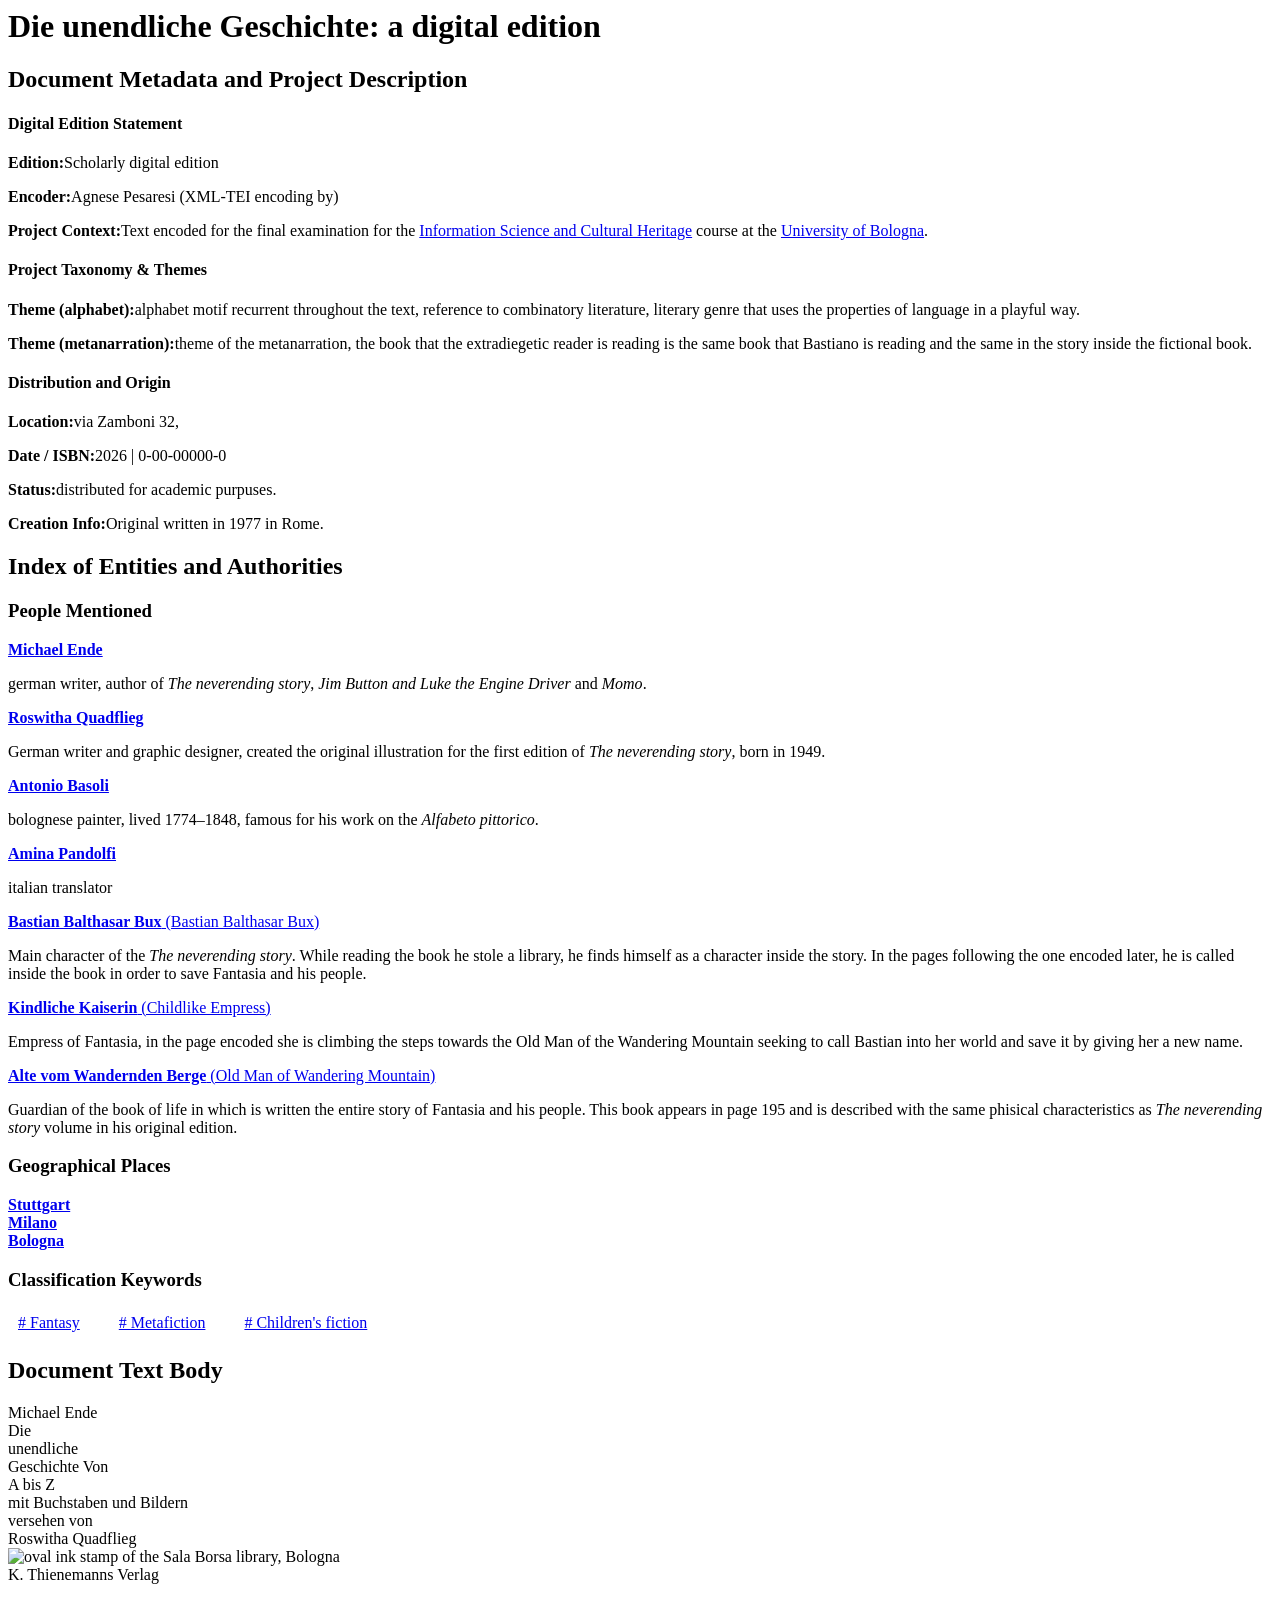
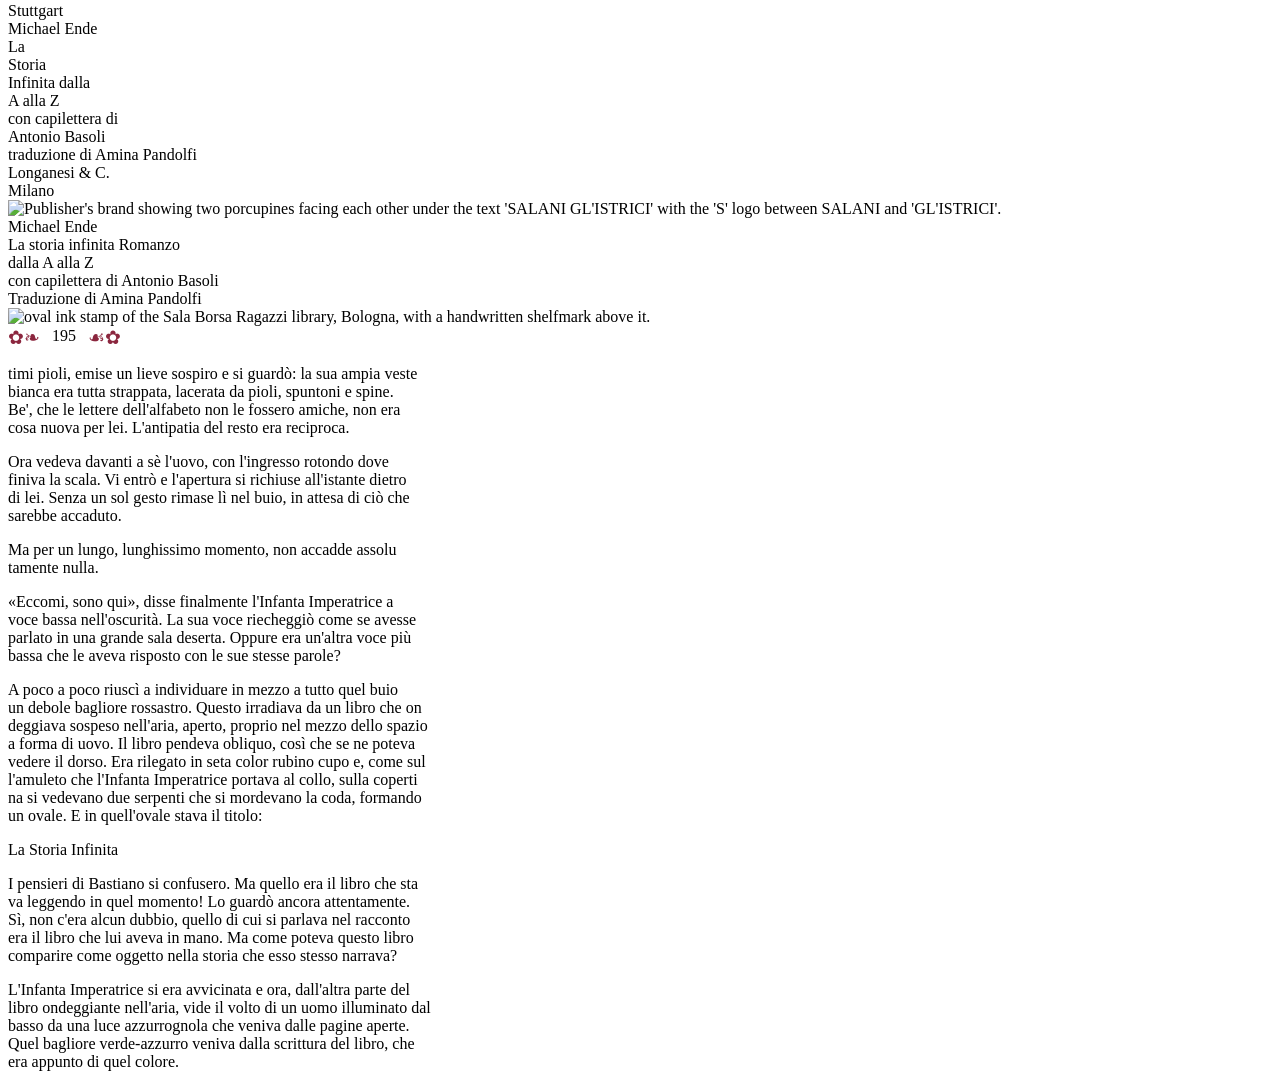
==== edition/index.html @ fbbd36c1 "Rename index.html.html to edition/index.html" ====
<html lang="en">
   <head>
      <meta charset="UTF-8"/>
      <meta name="viewport" content="width=device-width, initial-scale=1.0"/>
      <title>Die unendliche Geschichte: a digital edition</title>
      <link rel="stylesheet" href="styles.css"/>
   </head>
   <body>
      <div class="container">
         <header>
            <h1>Die unendliche Geschichte: a digital edition</h1>
         </header>
         <h2>Document Metadata and Project Description</h2>
         <div class="metadata-section">
            <div class="card">
               <h4>Digital Edition Statement</h4>
               <p>
                  <strong>Edition:</strong>Scholarly digital edition</p>
               <p>
                  <strong>Encoder:</strong>Agnese Pesaresi (XML-TEI encoding by)</p>
               <p>
                  <strong>Project Context:</strong>Text encoded for the final examination for the <a href="https://www.unibo.it/it/studiare/insegnamenti-competenze-trasversali-moocs/insegnamenti/insegnamento/2025/542134"
                     target="_blank"
                     class="project-link">Information Science and Cultural Heritage</a> course at the <a href="http://viaf.org/viaf/155886025"
                     target="_blank"
                     class="project-link">University of Bologna</a>.</p>
            </div>
            <div class="card">
               <h4>Project Taxonomy &amp; Themes</h4>
               <p>
                  <strong>Theme (alphabet):</strong>alphabet motif recurrent throughout the text, reference to combinatory literature, literary genre that uses the properties of language in a playful way.</p>
               <p>
                  <strong>Theme (metanarration):</strong>theme of the metanarration, the book that the extradiegetic reader is reading is the same book that Bastiano is reading and the same in the story inside the fictional book.</p>
            </div>
            <div class="card">
               <h4>Distribution and Origin</h4>
               <p>
                  <strong>Location:</strong>via Zamboni 32, </p>
               <p>
                  <strong>Date / ISBN:</strong>2026 | 0-00-00000-0</p>
               <p>
                  <strong>Status:</strong>distributed for academic purpuses.</p>
               <p>
                  <strong>Creation Info:</strong>Original written in 1977 in Rome.</p>
            </div>
         </div>
         <h2>Index of Entities and Authorities</h2>
         <h3>People Mentioned</h3>
         <div class="index-box">
            <a href="https://viaf.org/viaf/34456245"
               target="_blank"
               class="entity-link">
               <strong>Michael Ende</strong>
            </a>
            <p>german writer, author of <i class="">The neverending story</i>, <i class="">Jim Button and Luke the Engine Driver</i> and <i class="">Momo</i>.</p>
         </div>
         <div class="index-box">
            <a href="https://viaf.org/viaf/2480916"
               target="_blank"
               class="entity-link">
               <strong>Roswitha Quadflieg</strong>
            </a>
            <p>German writer and graphic designer, created the original illustration for the first edition of <i class="">The neverending story</i>, born in 1949.</p>
         </div>
         <div class="index-box">
            <a href="http://viaf.org/viaf/69202246"
               target="_blank"
               class="entity-link">
               <strong>Antonio Basoli</strong>
            </a>
            <p>bolognese painter, lived 1774–1848, famous for his work on the <i class="">Alfabeto pittorico</i>.</p>
         </div>
         <div class="index-box">
            <a href="http://viaf.org/viaf/311223034"
               target="_blank"
               class="entity-link">
               <strong>Amina Pandolfi</strong>
            </a>
            <p>italian translator</p>
         </div>
         <div class="index-box">
            <a href="www.wikidata.org/wiki/Q1077745"
               target="_blank"
               class="entity-link">
               <strong>Bastian Balthasar Bux</strong>
                                             (Bastian Balthasar Bux)
                                        </a>
            <p>Main character of the <i class="">The neverending story</i>. While reading the book he stole a library, he finds himself as a character inside the story. In the pages following the one encoded later, he is called inside the book in order to save Fantasia and his people.</p>
         </div>
         <div class="index-box">
            <a href="https://www.wikidata.org/wiki/Q8100750"
               target="_blank"
               class="entity-link">
               <strong>Kindliche Kaiserin</strong>
                                             (Childlike Empress)
                                        </a>
            <p>Empress of Fantasia, in the page encoded she is climbing the steps towards the Old Man of the Wandering Mountain seeking to call Bastian into her world and save it by giving her a new name.</p>
         </div>
         <div class="index-box">
            <a href="https://www.wikidata.org/wiki/Q58100675"
               target="_blank"
               class="entity-link">
               <strong>Alte vom Wandernden Berge</strong>
                                             (Old Man of Wandering Mountain)
                                        </a>
            <p>Guardian of the book of life in which is written the entire story of Fantasia and his people. This book appears in page 195 and is described with the same phisical characteristics as <i class="">The neverending story</i> volume in his original edition.</p>
         </div>
         <h3>Geographical Places</h3>
         <div class="index-box">
            <a href="http://www.geonames.org/2825297"
               target="_blank"
               class="entity-link">
               <strong>Stuttgart</strong>
            </a>
         </div>
         <div class="index-box">
            <a href="https://www.geonames.org/9033675"
               target="_blank"
               class="entity-link">
               <strong>Milano</strong>
            </a>
         </div>
         <div class="index-box">
            <a href="https://www.geonames.org/3181928"
               target="_blank"
               class="entity-link">
               <strong>Bologna</strong>
            </a>
         </div>
         <h3>Classification Keywords</h3>
         <div class="index-box">
            <span class="keyword-term-wrapper"
                  style="margin-right: 15px; display: inline-block; padding: 5px 10px;">
               <a href="https://www.wikidata.org/wiki/Q132311"
                  target="_blank"
                  class="keyword-link">
                                            # Fantasy</a>
            </span>
            <span class="keyword-term-wrapper"
                  style="margin-right: 15px; display: inline-block; padding: 5px 10px;">
               <a href="https://www.wikidata.org/wiki/Q531067"
                  target="_blank"
                  class="keyword-link">
                                            # Metafiction</a>
            </span>
            <span class="keyword-term-wrapper"
                  style="margin-right: 15px; display: inline-block; padding: 5px 10px;">
               <a href="https://www.wikidata.org/wiki/Q56451354"
                  target="_blank"
                  class="keyword-link">
                                            # Children's fiction</a>
            </span>
         </div>
         <h2>Document Text Body</h2>
         <div class="text-display">
            <div class="frontispiece-container"> 
                <div class="author-block red f-garamond center size-med">Michael Ende</div>
                <div class="title-block"> 
                    <span class="title-main green f-fraktur size-max center">Die <br/> unendliche <br/> Geschichte</span>
                    <span class="title-sub red f-garamond center size-min">
                        Von <br/> 
                        <span class="f-fraktur">A</span> bis <span class="f-fraktur">Z</span>
                    </span>
                </div>
                <div class="byline-block red f-garamond center size-min">
                        mit Buchstaben und Bildern <br/>
                        versehen von<br/>
                Roswitha Quadflieg
                </div>
                <div class="figure-wrapper center size-mid">
                  <img src="salaborsa_timbro.jpg"
                       alt="oval ink stamp of the Sala Borsa library, Bologna"
                       class="project-img"/>
               </div>
                <div class="imprint-block red f-garamond center size-med">
                    <div class="publisher-wrapper ">K. Thienemanns Verlag</div>
                    <br/>
                    Stuttgart
                </div>
            </div>
            <div class="frontispiece-container"> 
                <div class="author-block red f-bodoni center size-med">Michael Ende</div>
                <div class="title-block"> 
                    <span class="title-main green f-boeklin size-max center">La <br/> Storia <br/> Infinita</span>
                    <span class="title-sub red f-bodoni center size-min">
                        dalla <br/> 
                        <span class="size-med">A</span> alla <span class="size-med">Z</span>
                    </span>
                </div>
                <div class="byline-block red f-bodoni center size-min">
                    con capilettera di <br/>
                Antonio Basoli
                </div>
                <div class="byline-block red f-bodoni center size-min">
                    traduzione di 
                Amina Pandolfi
                </div>
                <div class="imprint-block red f-bodoni center size-min">
                    <div class="publisher-wrapper ">Longanesi &amp; C.</div>Milano
                </div>
            </div>
            <div class="frontispiece-container">
                <div class="imprint-block ">
                  <div class="publisher-wrapper black center size-min f-garamond">
                     <div class="figure-wrapper ">
                        <img src="salani_istrici_logo.jpg"
                             alt="Publisher's brand showing two porcupines facing each other under the text 'SALANI GL'ISTRICI' with the 'S' logo between SALANI and 'GL'ISTRICI'."
                             class="project-img"/>
                     </div>
                  </div>
               </div>
                <div class="author-block black f-garamond center size-med">Michael Ende</div>
                <div class="title-block"> 
                    <span class="title-main black f-garamond size-max center">La storia infinita</span>
                    <span class="title-sub black f-garamond center size-min">
                        Romanzo <br/> dalla A alla Z
                    </span>
                </div>
                <div class="byline-block black f-garamond center size-min">
                    con capilettera di Antonio Basoli
                </div>
                <div class="byline-block black f-garamond center size-min">
                    Traduzione di Amina Pandolfi
                </div>
                <div class="figure-wrapper center size-min">
                  <img src="salaborsa_timbro_ragazzi.jpg"
                       alt="oval ink stamp of the Sala Borsa Ragazzi library, Bologna, with a handwritten shelfmark above it."
                       class="project-img"/>
               </div>
            </div>
                
                <div class="page-number-ornament center size-min red">
               <span class="floral-icon left-side"
                     style="color: #8b263e; margin-right: 8px; font-size: 1.2rem; vertical-align: middle;">✿❧</span>
               <span class="green f-garamond">195</span>
               <span class="floral-icon right-side"
                     style="color: #8b263e; margin-left: 8px; font-size: 1.2rem; vertical-align: middle;">☙✿</span>
            </div>
            <p class="paragraph-block green justify size-min f-garamond">
                timi pioli, emise un lieve sospiro e si guardò: la sua ampia veste <br/> 
                bianca era tutta strappata, lacerata da pioli, spuntoni e spine. <br/>
                Be', che le <span class="">lettere dell'alfabeto</span> non le fossero amiche, non era <br/>
                cosa nuova per lei. L'antipatia del resto era reciproca. 
            </p>
            <p class="paragraph-block green justify size-min f-garamond">
                Ora vedeva davanti a sè l'uovo, con l'ingresso rotondo dove <br/>
                finiva la scala. Vi entrò e l'apertura si richiuse all'istante dietro <br/>
                di lei. Senza un sol gesto rimase lì nel buio, in attesa di ciò che <br/> 
                sarebbe accaduto.
            </p>
            <p class="paragraph-block green justify size-min f-garamond">
                Ma per un lungo, lunghissimo momento, non accadde assolu<br/>
                tamente nulla. 
            </p>
            <p class="paragraph-block green size-min justify f-garamond">
                «Eccomi, sono qui», disse finalmente l'Infanta Imperatrice a <br/> 
                voce bassa nell'oscurità. La sua voce riecheggiò come se avesse <br/>
                parlato in una grande sala deserta. Oppure era un'altra voce più <br/>
                bassa che le aveva risposto con le sue stesse parole? 
            </p>
            <p class="paragraph-block green justify size-min f-garamond">
                A poco a poco riuscì a individuare in mezzo a tutto quel buio <br/>
                un debole bagliore rossastro. Questo irradiava da un libro che on<br/>
                deggiava sospeso nell'aria, aperto, proprio nel mezzo dello spazio <br/>
                a forma di uovo. Il libro pendeva obliquo, così che se ne poteva <br/> 
                vedere il dorso. Era rilegato in seta color rubino cupo e, come sul<br/>
                l'amuleto che l'Infanta Imperatrice portava al collo, sulla coperti<br/> 
                na si vedevano due serpenti che si mordevano la coda, formando <br/>
                un ovale. E in quell'ovale stava il titolo:
            </p>
            <p class="paragraph-block center">
                <div class="body-inline-title green f-boeklin size-med">La Storia Infinita</div>
            </p>
            <p class="paragraph-block red justify f-garamond size-min">
                <span class="">I pensieri di Bastiano si confusero. Ma quello era il libro che sta<br/>
                va leggendo in quel momento! Lo guardò ancora attentamente. <br/>
                Sì, non c'era alcun dubbio, quello di cui si parlava nel racconto <br/>
                era il libro che lui aveva in mano. Ma come poteva questo libro <br/> 
                comparire come oggetto nella storia che esso stesso narrava?</span>
            </p>
            <p class="paragraph-block green justify f-garamond size-min">
                L'Infanta Imperatrice si era avvicinata e ora, dall'altra parte del <br/>
                libro ondeggiante nell'aria, vide il volto di un uomo illuminato dal <br/>
                basso da una luce azzurrognola che veniva dalle pagine aperte. <br/>
                Quel bagliore verde-azzurro veniva dalla scrittura del libro, che <br/>
                era appunto di quel colore. 
            </p>
            </div>
      </div>
   </body>
</html>
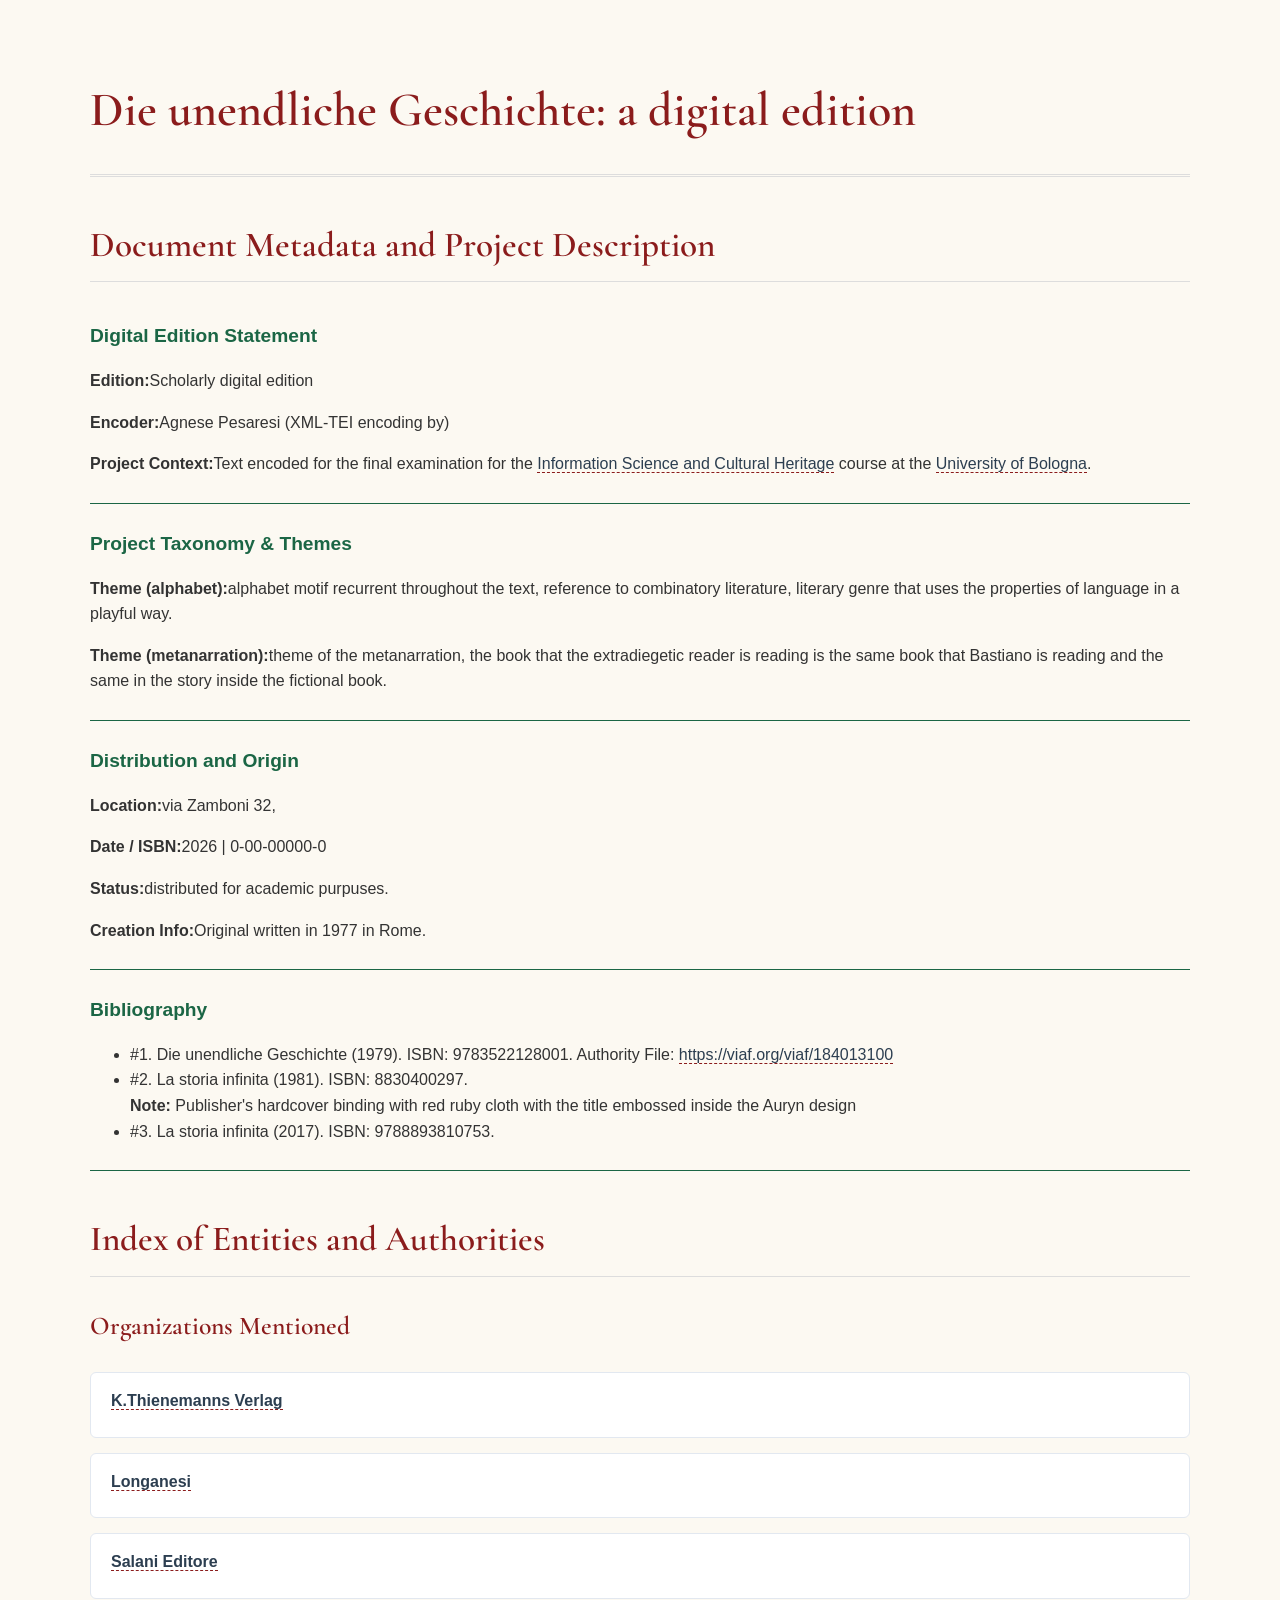
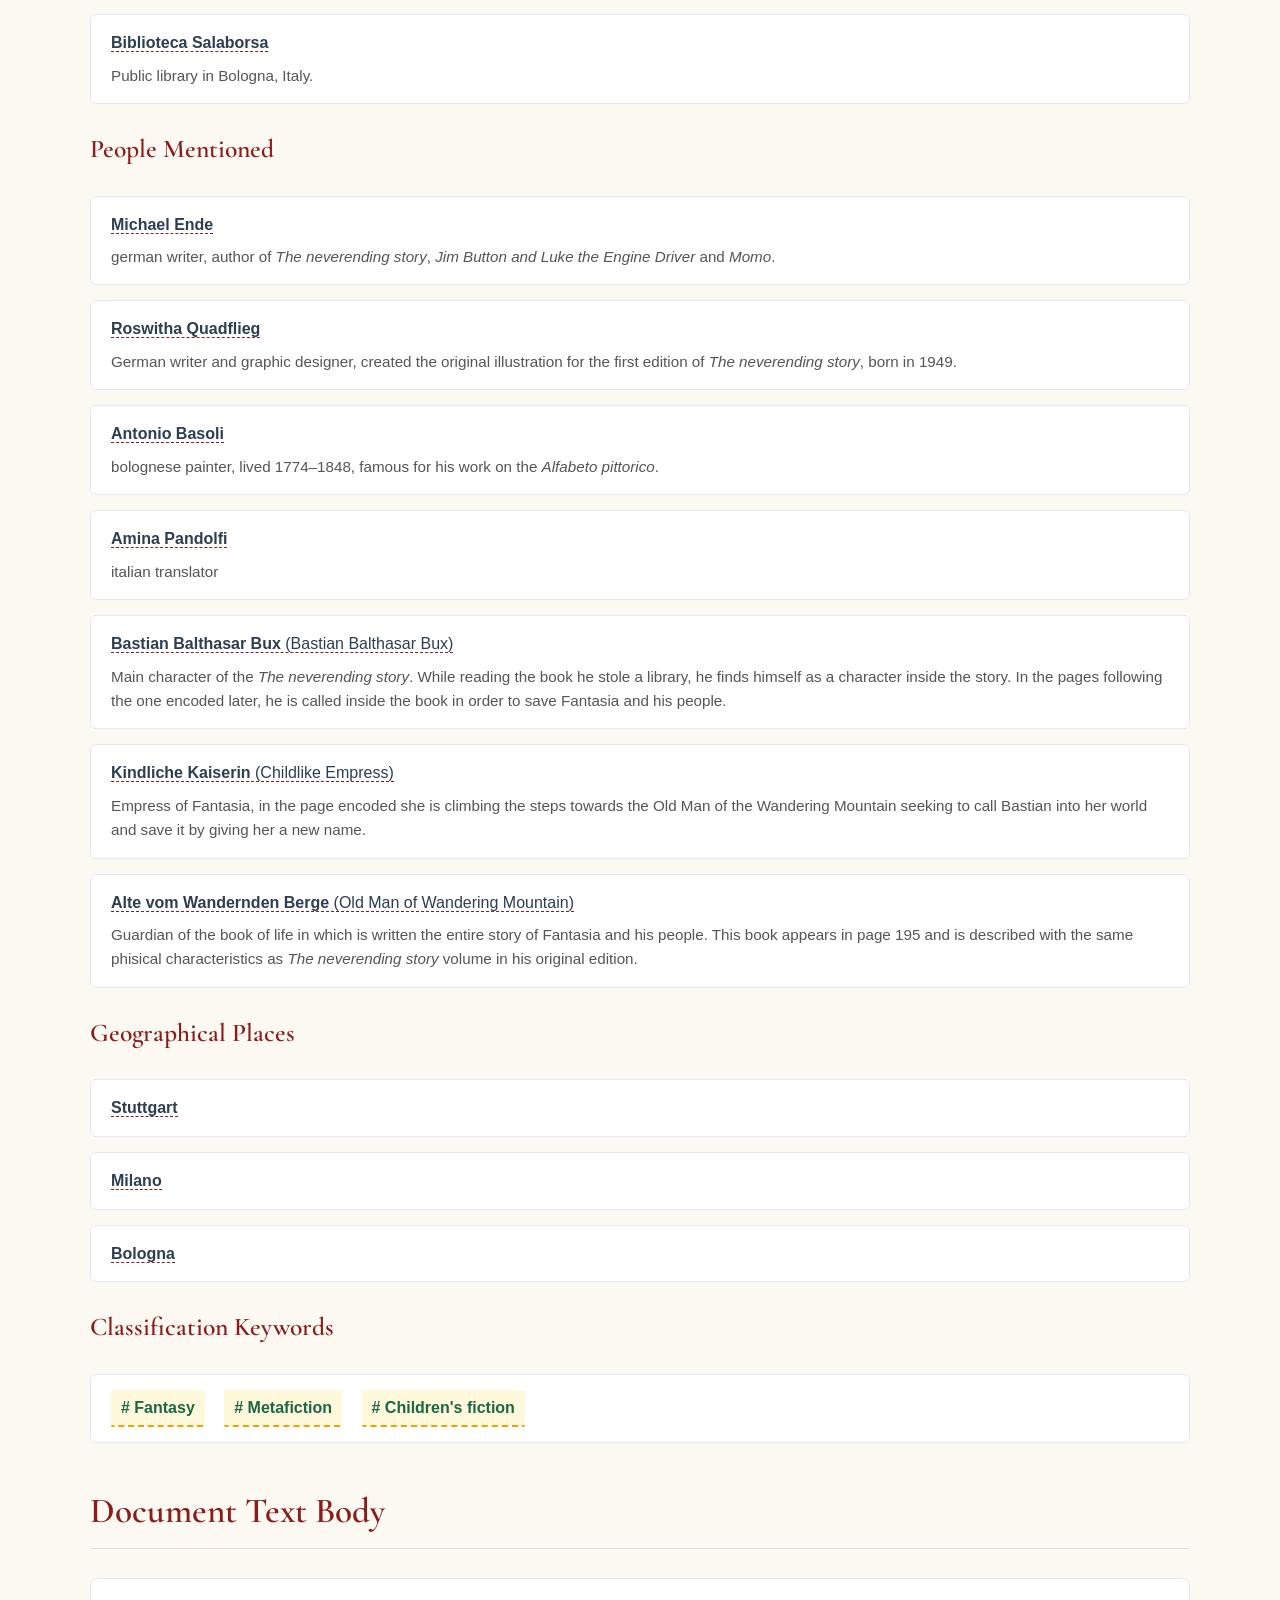
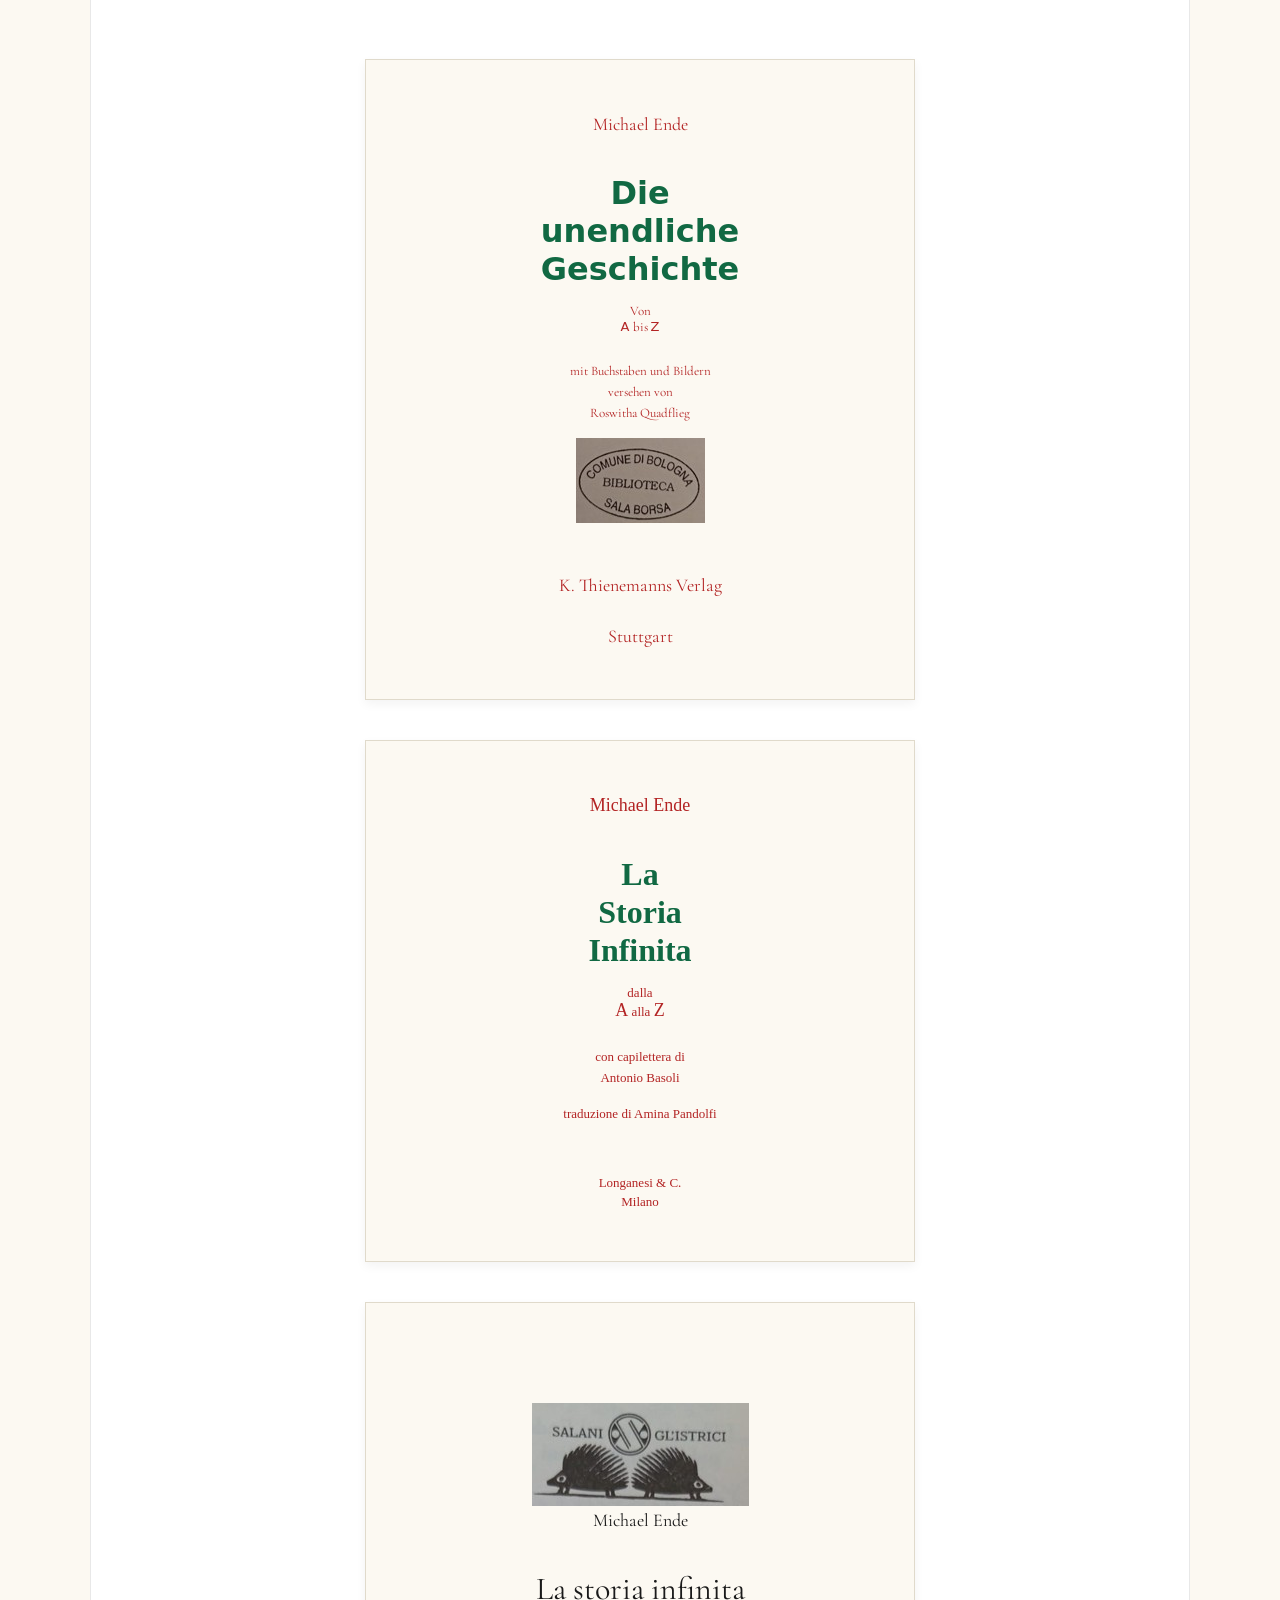
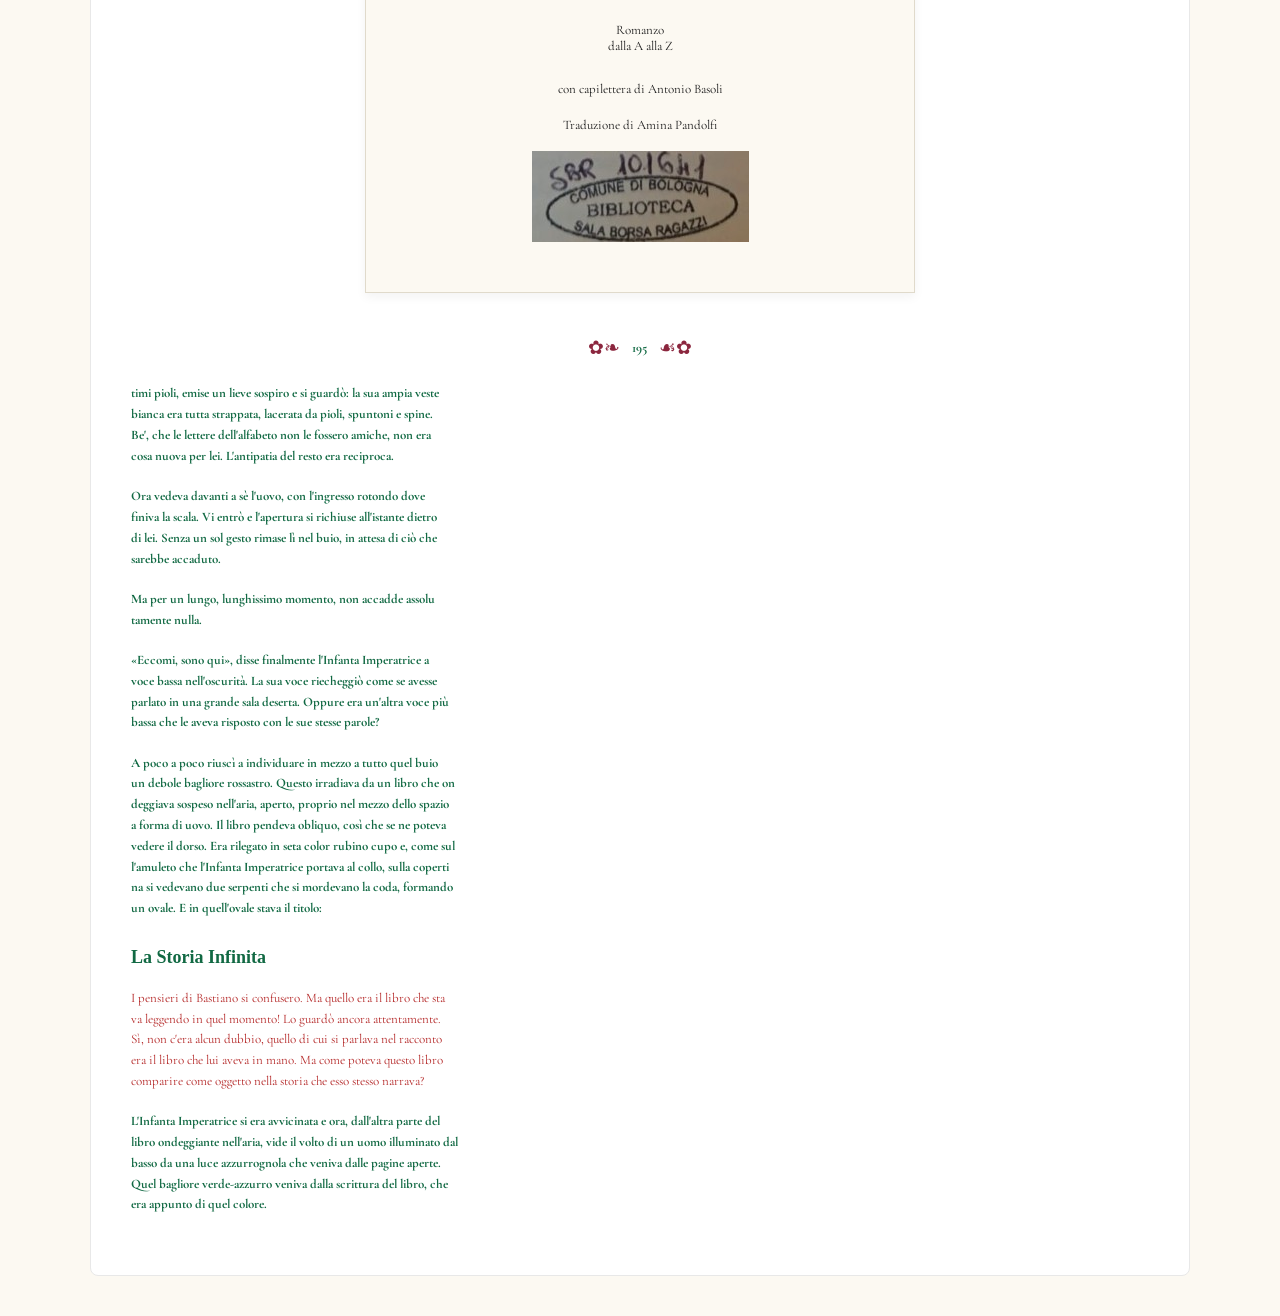
==== commit 3c482624: "Update index.html" ====
--- a/edition/index.html
+++ b/edition/index.html
@@ -43,8 +43,70 @@
                <p>
                   <strong>Creation Info:</strong>Original written in 1977 in Rome.</p>
             </div>
+            <div class="card">
+               <h4>Bibliography</h4>
+               <ul class="bibl-list">
+                  <li>
+                     <span class="bibl-number">#1.
+                                        </span>
+                     <span class="bibl-title">Die unendliche Geschichte</span>
+                     <span class="bibl-details"> (1979). ISBN: 9783522128001.</span>
+                     <span class="bibl-link"> Authority File: <a href="https://viaf.org/viaf/184013100"
+                           target="_blank"
+                           class="entity-link">https://viaf.org/viaf/184013100</a>
+                     </span>
+                  </li>
+                  <li>
+                     <span class="bibl-number">#2.
+                                        </span>
+                     <span class="bibl-title">La storia infinita</span>
+                     <span class="bibl-details"> (1981). ISBN: 8830400297.</span>
+                     <div class="bibl-note">
+                        <strong>Note: </strong>Publisher's hardcover binding with red ruby cloth with the title embossed inside the Auryn design</div>
+                  </li>
+                  <li>
+                     <span class="bibl-number">#3.
+                                        </span>
+                     <span class="bibl-title">La storia infinita</span>
+                     <span class="bibl-details"> (2017). ISBN: 9788893810753.</span>
+                  </li>
+               </ul>
+            </div>
          </div>
          <h2>Index of Entities and Authorities</h2>
+         <h3>Organizations Mentioned</h3>
+         <div class="index-box">
+            <a href="https://viaf.org/viaf/313263027"
+               target="_blank"
+               class="entity-link">
+               <strong>K.Thienemanns Verlag</strong>
+            </a>
+            <p/>
+         </div>
+         <div class="index-box">
+            <a href="https://www.wikidata.org/wiki/Q3259067"
+               target="_blank"
+               class="entity-link">
+               <strong>Longanesi</strong>
+            </a>
+            <p/>
+         </div>
+         <div class="index-box">
+            <a href="http://viaf.org/viaf/294672768"
+               target="_blank"
+               class="entity-link">
+               <strong>Salani Editore</strong>
+            </a>
+            <p/>
+         </div>
+         <div class="index-box">
+            <a href="http://viaf.org/viaf/139355594"
+               target="_blank"
+               class="entity-link">
+               <strong>Biblioteca Salaborsa</strong>
+            </a>
+            <p>Public library in Bologna, Italy.</p>
+         </div>
          <h3>People Mentioned</h3>
          <div class="index-box">
             <a href="https://viaf.org/viaf/34456245"
--- a/edition/styles.css
+++ b/edition/styles.css
@@ -0,0 +1,279 @@
+/* ==========================================================================
+   1. Import Google Fonts
+   ========================================================================== */
+@import url('https://fonts.googleapis.com/css2?family=Amarante&family=Bodoni+Moda:ital,opsz,wght@0,6..96,400..900;1,6..96,400..900&family=Cormorant+Garamond:ital,wght@0,300..700;1,300..700&family=Pirata+One&display=swap');
+
+/* ==========================================================================
+   2. Global Structural Rules
+   ========================================================================== */
+body {
+    font-family: Arial, sans-serif;
+    line-height: 1.6;
+    color: #333;
+    background-color: #fcf9f2;
+    margin: 0;
+    padding: 0;
+}
+
+.container {
+    max-width: 1100px;
+    margin: 0 auto;
+    padding: 40px 20px;
+}
+
+header {
+    border-bottom: 3px double #ddd;
+    padding-bottom: 20px;
+    margin-bottom: 40px;
+}
+
+/* Section titles styled red with Cormorant Garamond font */
+h1, h2, h3 {
+    color: #8b1c1c; 
+    font-family: 'Cormorant Garamond', serif;
+    font-weight: 600;
+}
+h1 { font-size: 3em; margin-bottom: 5px; }
+h2 { border-bottom: 1px solid #ddd; padding-bottom: 8px; margin-top: 40px; font-size: 2.2em; }
+h3 { margin-top: 25px; font-size: 1.6em; }
+
+.metadata-section, .editions-grid {
+    display: block;
+    margin-bottom: 30px;
+}
+
+/* ==========================================================================
+   3. Metadata and Authority Index Styling
+   ========================================================================== */
+.card {
+    background: transparent;
+    padding: 10px 0;
+    margin-bottom: 15px;
+    border-radius: 0;
+    border: none;
+    border-bottom: 1px solid #1b6645;
+}
+
+.card h4 { 
+    margin: 0 0 5px 0; 
+    color: #1b6645; 
+    font-size: 1.2em;
+}
+
+title, em {
+    font-style: italic;
+}
+
+.entity-link, .project-link {
+    color: #2c3e50;
+    text-decoration: none;
+    border-bottom: 1px dashed #8b1c1c;
+}
+.entity-link:hover, .project-link:hover {
+    color: #8b1c1c;
+    background-color: #fff;
+}
+
+.keyword-link {
+    color: #1b6645;
+    text-decoration: none;
+    font-weight: bold;
+}
+.keyword-link:hover {
+    color: #8b1c1c;
+    text-decoration: underline;
+}
+
+.index-box {
+    background: #fff;
+    border: 1px solid #e2e8f0;
+    border-radius: 6px;
+    padding: 15px 20px;
+    margin-bottom: 15px;
+}
+
+.index-box p {
+    margin: 8px 0 0 0;
+    font-size: 0.95em;
+    color: #555;
+}
+
+.keyword-term-wrapper {
+    background-color: #fff9db;
+    border-bottom: 2px dashed #f59f00;
+    border-radius: 2px;
+}
+
+/* ==========================================================================
+   4. Document Body Layout & Frontispiece Logic
+   ========================================================================== */
+.text-display {
+    background: #fff;
+    padding: 40px;
+    border: 1px solid #e8e8e8;
+    border-radius: 8px;
+}
+
+.paragraph-block { 
+    margin-bottom: 1.5em; 
+    text-align: justify; 
+}
+
+.milestone-pb {
+    display: block;
+    text-align: center;
+    color: #7f8c8d;
+    margin: 25px 0;
+    border-top: 1px dashed #ccc;
+    border-bottom: 1px dashed #ccc;
+    padding: 5px 0;
+}
+
+/* Clean flowing containers without rigid A4 height clamps */
+.frontispiece-container {
+    background-color: #fcf9f2 !important;
+    border: 1px solid #e0dacb;
+    box-shadow: 0 4px 10px rgba(0, 0, 0, 0.05);
+    max-width: 550px;
+    margin: 40px auto;
+    padding: 50px 40px;
+    text-align: center;
+    box-sizing: border-box;
+}
+
+.book-page-container {
+    text-align: justify;
+}
+
+/* ==========================================================================
+   5. TEI @rendition Functional Utility Rules
+   ========================================================================== */
+
+/* Ultimate Color Overrides for Subtitles and Main Titles */
+.red, 
+.title-sub.red,
+.title-main.red,
+.frontispiece-container .title-sub.red,
+.frontispiece-container .title-main.red,
+.frontispiece-container .red, 
+.frontispiece-container * .red { 
+    color: #b32424 !important; 
+}
+
+.green, 
+.title-sub.green,
+.title-main.green,
+.frontispiece-container .title-sub.green,
+.frontispiece-container .title-main.green,
+.frontispiece-container .green, 
+.frontispiece-container * .green { 
+    color: #116943 !important; 
+}
+
+.black, 
+.title-sub.black,
+.title-main.black,
+.frontispiece-container .title-sub.black,
+.frontispiece-container .title-main.black,
+.frontispiece-container .black, 
+.frontispiece-container * .black { 
+    color: #1a1a1a !important; 
+}
+
+/* Font mappings linked explicitly to your declaration */
+.f-fraktur {
+    font-family: "Pirata One", system-ui, serif !important;
+    font-weight: 400;
+    font-style: normal;
+}
+.f-boeklin {
+    font-family: "Amarante", serif !important;
+    font-weight: 400;
+    font-style: normal;
+}
+.f-bodoni {
+    font-family: "Bodoni Moda", serif !important;
+    font-style: normal;
+}
+.f-garamond {
+    font-family: "Cormorant Garamond", serif !important;
+    font-style: normal;
+}
+
+/* Font Size & Alignment helper classes matching your XML IDs */
+.size-max { font-size: xx-large !important; }
+.size-med { font-size: large !important; }
+.size-min { font-size: small !important; }
+.center   { text-align: center !important; }
+
+/* ==========================================================================
+   6. Component Specific Frontispiece Blocks
+   ========================================================================== */
+.frontispiece-container .author-block {
+    margin-bottom: 35px;
+    font-size: 1.6em;
+}
+
+.frontispiece-container .title-block {
+    margin: 25px 0;
+    line-height: 1.2;
+}
+
+.frontispiece-container .title-main {
+    display: block;
+    font-size: 2.8em;
+    margin-bottom: 10px;
+}
+
+.frontispiece-container .title-sub {
+    display: block;
+    font-size: 1.2em;
+    margin: 15px 0;
+}
+
+.frontispiece-container .resp-block {
+    margin: 20px 0;
+    font-size: 1.1em;
+    line-height: 1.8;
+}
+
+.frontispiece-container .imprint-block {
+    margin-top: 50px;
+    font-size: 1.2em;
+    line-height: 1.4;
+}
+
+/* Library Stamp markings styling */
+.stamp-oval {
+    border: 2px solid #3a536b;
+    border-radius: 50% / 40%;
+    padding: 8px 15px;
+    display: inline-block;
+    font-size: 0.75em;
+    text-transform: uppercase;
+    color: #3a536b;
+    font-family: Arial, sans-serif;
+    margin: 20px auto;
+}
+.frontispiece-container .byline-block {
+    margin: 15px 0;
+    font-size: 1.1em;
+    line-height: 1.6;
+}
+
+/* Align the entire page number ornament block */
+.page-number-ornament.center {
+    text-align: center;
+    margin: 20px 0;
+    font-size: 1.1rem;
+}
+
+/* Make the number text respect the green tag assignment */
+.green {
+    color: #2e7d32; /* Rich bookish green */
+    font-weight: bold;
+}
+
+.f-garamond {
+    font-family: 'EB Garamond', Georgia, serif;
+}
